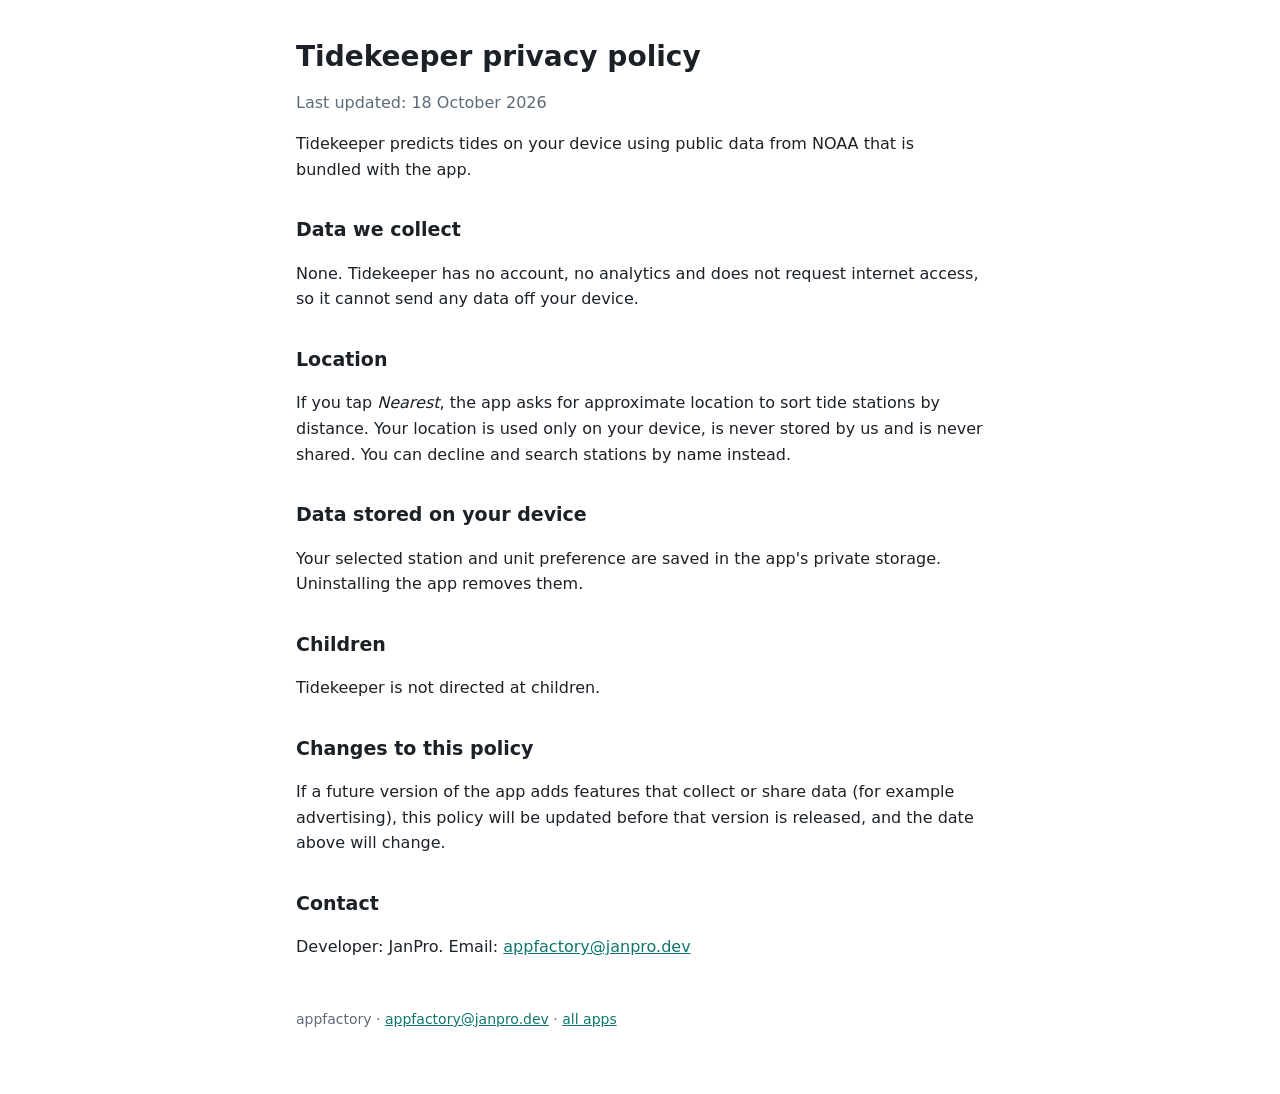
==== tidekeeper/privacy/index.html @ 63b398aa "Public site with privacy policies for appfactory apps Co-Authored-By: Claude Opus 5.5 (1M context) <" ====
<!doctype html>
<html lang="en">
<head>
<meta charset="utf-8">
<meta name="viewport" content="width=device-width, initial-scale=1">
<title>Tidekeeper privacy policy</title>
<link rel="stylesheet" href="/style.css">
</head>
<body><main>
<h1>Tidekeeper privacy policy</h1><p class="muted">Last updated: 18 October 2026</p>
<p>Tidekeeper predicts tides on your device using public data from NOAA that is bundled with the app.</p>
<h2>Data we collect</h2><p>None. Tidekeeper has no account, no analytics and does not request internet access, so it cannot send any data off your device.</p>
<h2>Location</h2><p>If you tap <em>Nearest</em>, the app asks for approximate location to sort tide stations by distance. Your location is used only on your device, is never stored by us and is never shared. You can decline and search stations by name instead.</p>
<h2>Data stored on your device</h2><p>Your selected station and unit preference are saved in the app's private storage. Uninstalling the app removes them.</p>
<h2>Children</h2><p>Tidekeeper is not directed at children.</p>
<h2>Changes to this policy</h2><p>If a future version of the app adds features that collect or share data (for example advertising), this policy will be updated before that version is released, and the date above will change.</p>
<h2>Contact</h2><p>Developer: JanPro. Email: <a href="mailto:appfactory@janpro.dev">appfactory@janpro.dev</a></p>
<footer>appfactory · <a href="mailto:appfactory@janpro.dev">appfactory@janpro.dev</a> · <a href="/">all apps</a></footer>
</main></body>
</html>
---- style.css ----
:root{--bg:#fff;--fg:#1c2127;--muted:#5d6b78;--accent:#0f766e;--card:#f4f6f8}
@media (prefers-color-scheme:dark){:root{--bg:#0d1117;--fg:#e6edf3;--muted:#9aa7b3;--accent:#4fd1c5;--card:#161b22}}
*{box-sizing:border-box}body{margin:0;background:var(--bg);color:var(--fg);font:16px/1.6 system-ui,-apple-system,Segoe UI,Roboto,sans-serif}
main{max-width:720px;margin:0 auto;padding:40px 16px 64px}h1{font-size:28px;line-height:1.2;margin:0 0 4px}
h2{font-size:19px;margin:32px 0 8px}.muted{color:var(--muted)}a{color:var(--accent)}
.apps{display:grid;gap:12px;margin-top:24px}.app{background:var(--card);border-radius:14px;padding:16px}
.app h3{margin:0 0 4px;font-size:18px}footer{margin-top:48px;font-size:14px;color:var(--muted)}
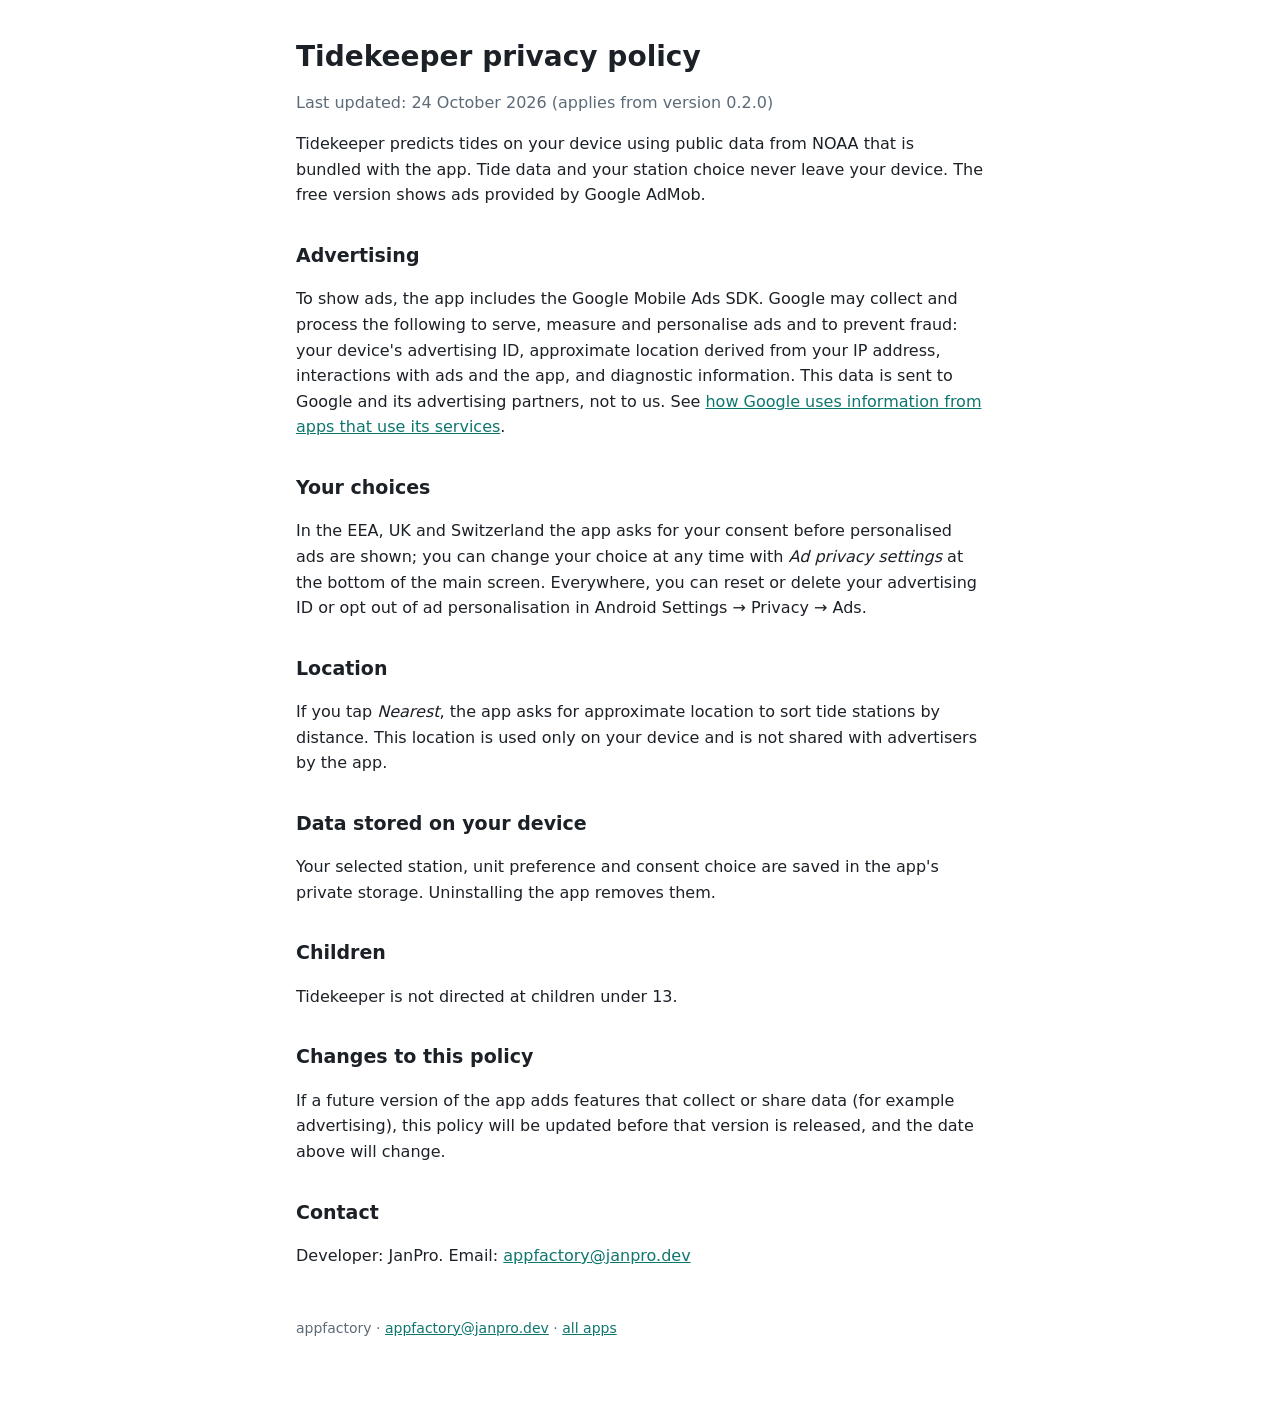
==== commit 851d8a4b: "Tidekeeper privacy policy for the ads version (publish with 0.2.0) Co-Authored-By: Claude Opus 5.5 (" ====
--- a/tidekeeper/privacy/index.html
+++ b/tidekeeper/privacy/index.html
@@ -7,12 +7,13 @@
 <link rel="stylesheet" href="/style.css">
 </head>
 <body><main>
-<h1>Tidekeeper privacy policy</h1><p class="muted">Last updated: 18 October 2026</p>
-<p>Tidekeeper predicts tides on your device using public data from NOAA that is bundled with the app.</p>
-<h2>Data we collect</h2><p>None. Tidekeeper has no account, no analytics and does not request internet access, so it cannot send any data off your device.</p>
-<h2>Location</h2><p>If you tap <em>Nearest</em>, the app asks for approximate location to sort tide stations by distance. Your location is used only on your device, is never stored by us and is never shared. You can decline and search stations by name instead.</p>
-<h2>Data stored on your device</h2><p>Your selected station and unit preference are saved in the app's private storage. Uninstalling the app removes them.</p>
-<h2>Children</h2><p>Tidekeeper is not directed at children.</p>
+<h1>Tidekeeper privacy policy</h1><p class="muted">Last updated: 24 October 2026 (applies from version 0.2.0)</p>
+<p>Tidekeeper predicts tides on your device using public data from NOAA that is bundled with the app. Tide data and your station choice never leave your device. The free version shows ads provided by Google AdMob.</p>
+<h2>Advertising</h2><p>To show ads, the app includes the Google Mobile Ads SDK. Google may collect and process the following to serve, measure and personalise ads and to prevent fraud: your device's advertising ID, approximate location derived from your IP address, interactions with ads and the app, and diagnostic information. This data is sent to Google and its advertising partners, not to us. See <a href="https://policies.google.com/technologies/partner-sites">how Google uses information from apps that use its services</a>.</p>
+<h2>Your choices</h2><p>In the EEA, UK and Switzerland the app asks for your consent before personalised ads are shown; you can change your choice at any time with <em>Ad privacy settings</em> at the bottom of the main screen. Everywhere, you can reset or delete your advertising ID or opt out of ad personalisation in Android Settings → Privacy → Ads.</p>
+<h2>Location</h2><p>If you tap <em>Nearest</em>, the app asks for approximate location to sort tide stations by distance. This location is used only on your device and is not shared with advertisers by the app.</p>
+<h2>Data stored on your device</h2><p>Your selected station, unit preference and consent choice are saved in the app's private storage. Uninstalling the app removes them.</p>
+<h2>Children</h2><p>Tidekeeper is not directed at children under 13.</p>
 <h2>Changes to this policy</h2><p>If a future version of the app adds features that collect or share data (for example advertising), this policy will be updated before that version is released, and the date above will change.</p>
 <h2>Contact</h2><p>Developer: JanPro. Email: <a href="mailto:appfactory@janpro.dev">appfactory@janpro.dev</a></p>
 <footer>appfactory · <a href="mailto:appfactory@janpro.dev">appfactory@janpro.dev</a> · <a href="/">all apps</a></footer>
